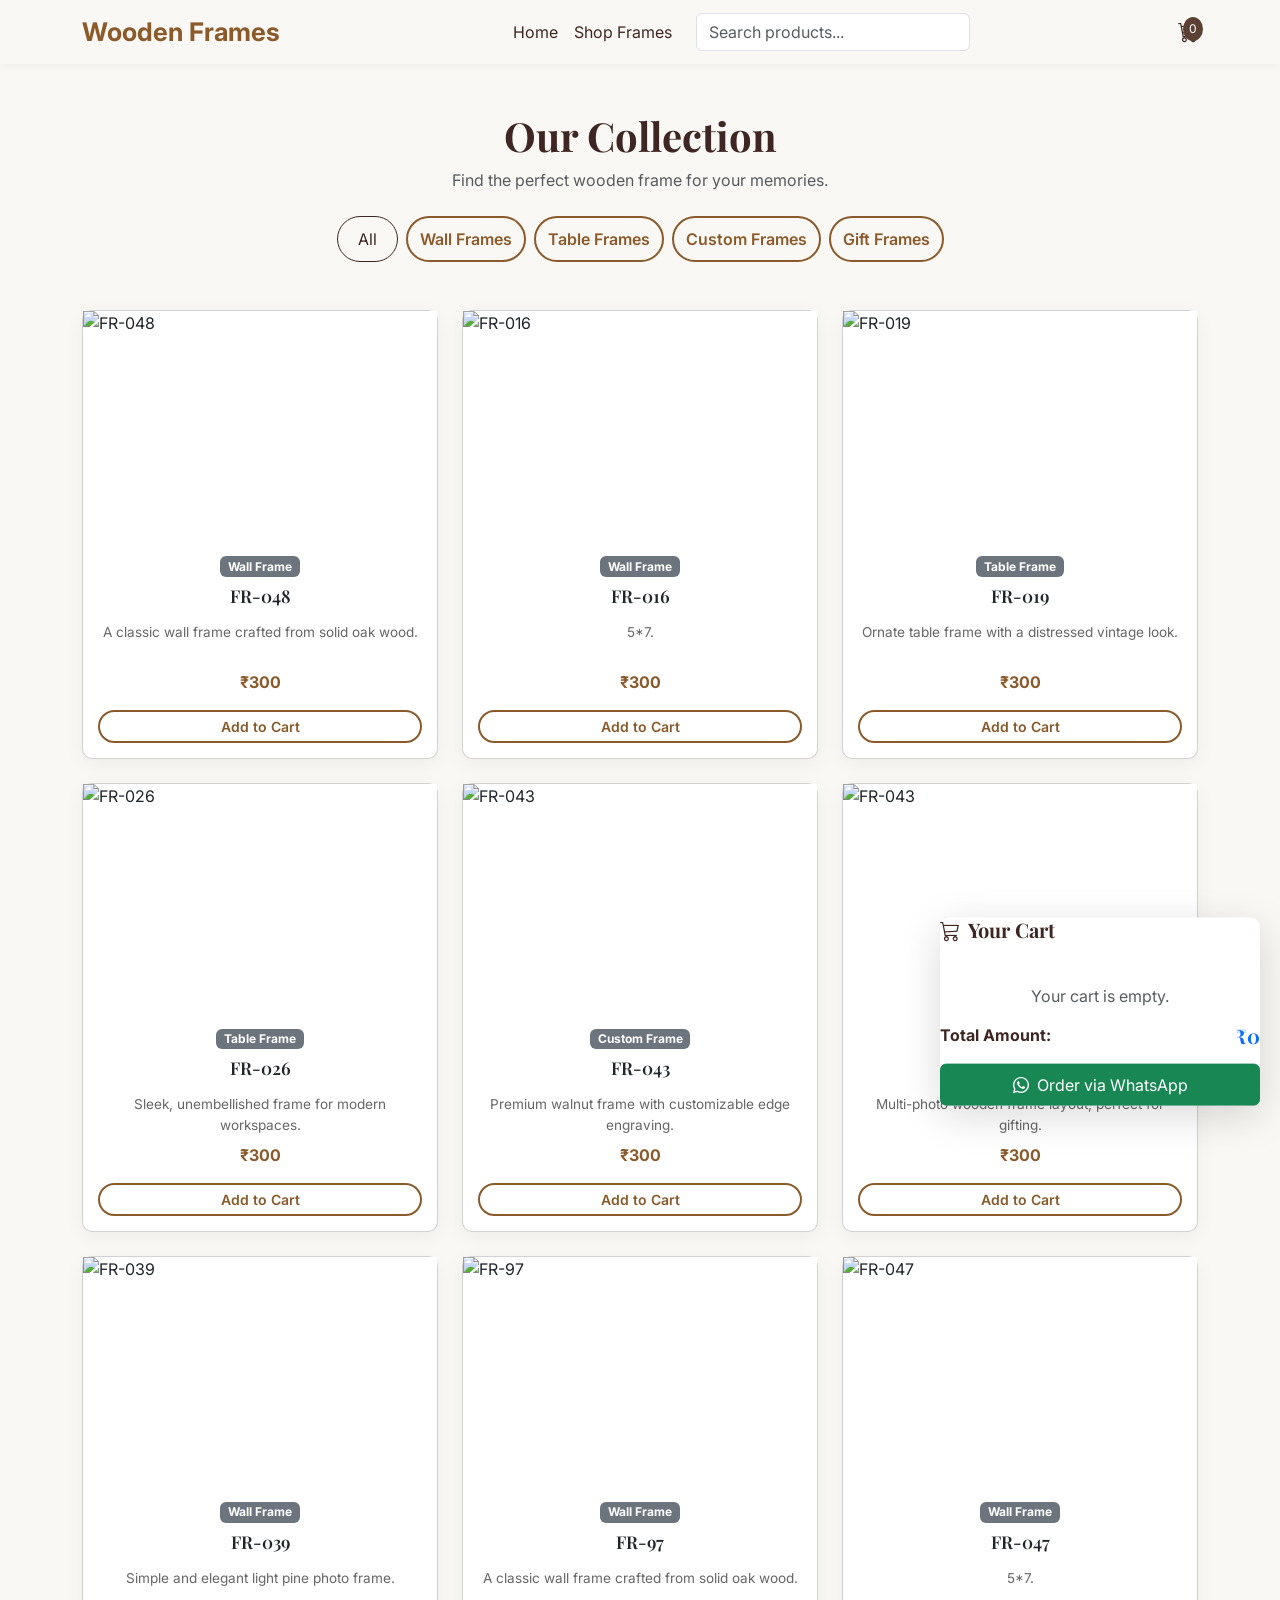
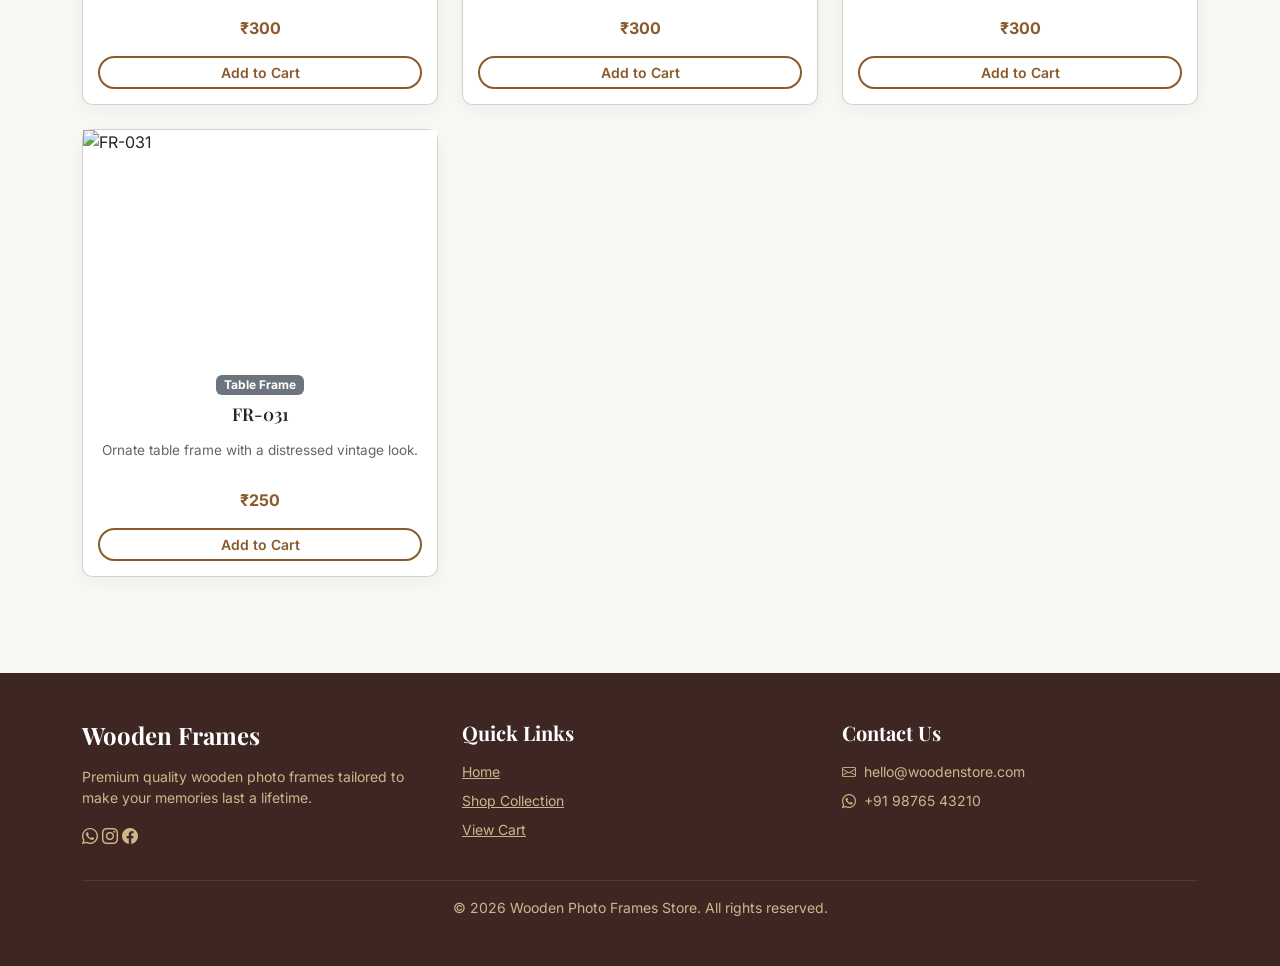
==== products.html @ cda9e786 "Updated footer links" ====
<!DOCTYPE html>
<html lang="en">
<head>
    <meta charset="UTF-8">
    <meta name="viewport" content="width=device-width, initial-scale=1.0">
    <title>Shop Frames | Wooden Photo Frames</title>
    
    <meta name="description" content="Browse our complete catalog of wooden photo frames. Filter by wall frames, table frames, custom and gift frames.">
    
    <link rel="preconnect" href="https://fonts.googleapis.com">
    <link rel="preconnect" href="https://fonts.gstatic.com" crossorigin>
    <link href="https://fonts.googleapis.com/css2?family=Inter:wght@300;400;500;600&family=Playfair+Display:ital,wght@0,500;0,700;1,500&display=swap" rel="stylesheet">
    
    <link href="https://cdn.jsdelivr.net/npm/bootstrap@5.3.0/dist/css/bootstrap.min.css" rel="stylesheet">
    <link rel="stylesheet" href="https://cdn.jsdelivr.net/npm/bootstrap-icons@1.10.5/font/bootstrap-icons.css">
    <link rel="stylesheet" href="style.css">
</head>
<body>

    <!-- Sticky Navbar -->
    <nav class="navbar navbar-expand-lg sticky-top">
        <div class="container">
            <a class="navbar-brand fw-bold" href="index.html">Wooden Frames</a>
            <button class="navbar-toggler" type="button" data-bs-toggle="collapse" data-bs-target="#mainNav">
                <span class="navbar-toggler-icon"></span>
            </button>
            
            <div class="collapse navbar-collapse" id="mainNav">
                <ul class="navbar-nav mx-auto mb-2 mb-lg-0 align-items-center">
                    <li class="nav-item">
                        <a class="nav-link" href="index.html">Home</a>
                    </li>
                    <li class="nav-item">
                        <a class="nav-link active" href="products.html">Shop Frames</a>
                    </li>
                    <li class="nav-item ms-lg-3 mt-2 mt-lg-0">
                        <form class="d-flex" role="search" onsubmit="event.preventDefault();">
                            <input class="form-control nav-search" type="search" placeholder="Search products..." id="navSearchInput" aria-label="Search">
                        </form>
                    </li>
                </ul>
                
                <div class="d-flex align-items-center mt-3 mt-lg-0">
                    <div class="nav-cart-wrapper fs-5" onclick="toggleCart()">
                        <i class="bi bi-cart3"></i>
                        <span id="cart-count" class="cart-badge">0</span>
                    </div>
                </div>
            </div>
        </div>
    </nav>

    <!-- Page Header -->
    <div class="container mt-5 mb-4 text-center">
        <h1 class="fw-bold fade-in">Our Collection</h1>
        <p class="text-muted fade-in" style="animation-delay: 0.2s;">Find the perfect wooden frame for your memories.</p>
    </div>

    <!-- Product Listing Section -->
    <div class="container mb-5">
        
        <!-- Category Filters -->
        <div class="d-flex justify-content-center flex-wrap gap-2 mb-5 fade-in" style="animation-delay: 0.3s;" id="productFilters">
            <button class="btn btn-primary-wooden active" data-filter="all">All</button>
            <button class="btn btn-outline-wooden" data-filter="wall">Wall Frames</button>
            <button class="btn btn-outline-wooden" data-filter="table">Table Frames</button>
            <button class="btn btn-outline-wooden" data-filter="custom">Custom Frames</button>
            <button class="btn btn-outline-wooden" data-filter="gift">Gift Frames</button>
        </div>

        <!-- Dynamic Product Grid -->
        <div class="row g-4 pb-5 fade-in" style="animation-delay: 0.5s;" id="dynamicProductGrid">
            <!-- Populated via JS -->
        </div>
    </div>

    <!-- Footer -->
    <footer class="py-5 mt-5">
        <div class="container">
            <div class="row gy-4">
                <div class="col-md-4">
                    <h4 class="brand-name text-white mb-3">Wooden Frames</h4>
                    <p class="small">Premium quality wooden photo frames tailored to make your memories last a lifetime.</p>
                    <div class="social-icons mt-3">
                        <a href="https://wa.me/919876543210" target="_blank" title="WhatsApp"><i class="bi bi-whatsapp"></i></a>
                        <a href="#" title="Instagram"><i class="bi bi-instagram"></i></a>
                        <a href="#" title="Facebook"><i class="bi bi-facebook"></i></a>
                    </div>
                </div>
                <div class="col-md-4">
                    <h5 class="text-white mb-3">Quick Links</h5>
                    <ul class="list-unstyled small">
                        <li class="mb-2"><a href="index.html">Home</a></li>
                        <li class="mb-2"><a href="products.html">Shop Collection</a></li>
                        <li class="mb-2"><a href="javascript:void(0);" onclick="toggleCart()">View Cart</a></li>
                    </ul>
                </div>
                <div class="col-md-4">
                    <h5 class="text-white mb-3">Contact Us</h5>
                    <p class="small mb-2"><i class="bi bi-envelope me-2"></i>hello@woodenstore.com</p>
                    <p class="small mb-3"><i class="bi bi-whatsapp me-2"></i>+91 98765 43210</p>
                </div>
            </div>
            <hr class="mt-4 border-secondary">
            <p class="text-center small mb-0">&copy; 2026 Wooden Photo Frames Store. All rights reserved.</p>
        </div>
    </footer>

    <!-- Floating Mini-Cart Component -->
    <div class="floating-cart" id="floatingCart">
        <div class="floating-cart-header">
            <h5 class="mb-0 fw-bold"><i class="bi bi-cart3 me-2"></i>Your Cart</h5>
            <button type="button" class="btn-close btn-close-white" onclick="toggleCart()" aria-label="Close"></button>
        </div>
        <div class="floating-cart-body" id="cart-items-container">
            <!-- Cart items populated by JS -->
        </div>
        <div class="floating-cart-footer">
            <div class="d-flex justify-content-between align-items-center mb-3">
                <h6 class="fw-bold mb-0">Total Amount:</h6>
                <h5 class="fw-bold text-primary mb-0" id="cart-total-price">₹0</h5>
            </div>
            <button class="btn btn-success w-100 py-2 d-flex align-items-center justify-content-center" onclick="checkoutWhatsApp()">
                <i class="bi bi-whatsapp me-2"></i> Order via WhatsApp
            </button>
        </div>
    </div>

    <!-- Product Detail Modal -->
    <div class="modal fade" id="productDetailModal" tabindex="-1" aria-hidden="true">
        <div class="modal-dialog modal-dialog-centered modal-lg">
            <div class="modal-content" style="border: none; border-radius: var(--border-radius);">
                <div class="modal-header border-bottom-0 pb-0">
                    <button type="button" class="btn-close" data-bs-dismiss="modal" aria-label="Close"></button>
                </div>
                <div class="modal-body pt-0 px-4 pb-4">
                    <div class="row gx-5">
                        <div class="col-md-6 mb-4 mb-md-0">
                            <img src="" class="product-main-img" id="modalMainImg" alt="Product Image">
                            <div class="thumbnail-row" id="modalThumbnails">
                                <!-- Thumbnails populated dynamically -->
                            </div>
                        </div>
                        <div class="col-md-6 d-flex flex-column justify-content-center">
                            <span class="badge bg-secondary mb-2 align-self-start" id="modalCategory">Category</span>
                            <h2 class="fw-bold mb-2 brand-name" id="modalTitle">Product Name</h2>
                            <h4 class="text-primary fw-bold mb-4" id="modalPrice">₹0</h4>
                            <p class="text-muted mb-4" id="modalDesc">Detailed description here...</p>
                            <button class="btn btn-primary-wooden btn-lg w-100 mt-auto" id="modalAddToCartBtn">Add to Cart</button>
                        </div>
                    </div>
                </div>
            </div>
        </div>
    </div>

    <!-- Bootstrap & Scripts -->
    <script src="https://cdn.jsdelivr.net/npm/bootstrap@5.3.0/dist/js/bootstrap.bundle.min.js"></script>
    <script src="products-data.js"></script>
    <script src="cart.js"></script>

    <!-- Product Rendering & Filtering Logic -->
    <script>
        let currentFilter = 'all';
        let currentSearchQuery = '';

        document.addEventListener('DOMContentLoaded', () => {
            const params = new URLSearchParams(window.location.search);
            const categoryFromUrl = params.get('cat');
            const searchFromUrl = params.get('search');
            
            if (categoryFromUrl) {
                currentFilter = categoryFromUrl;
                updateFilterButtons();
            }
            if (searchFromUrl) {
                currentSearchQuery = searchFromUrl.toLowerCase();
                document.getElementById('navSearchInput').value = searchFromUrl;
            }

            renderProducts();

            // Filter button logic
            const filterBtns = document.querySelectorAll('#productFilters .btn');
            filterBtns.forEach(btn => {
                btn.addEventListener('click', () => {
                    currentFilter = btn.getAttribute('data-filter');
                    updateFilterButtons();
                    renderProducts();
                });
            });
        });

        // Global search function triggered by cart.js listener
        function filterProductsBySearch(term) {
            currentSearchQuery = term;
            renderProducts();
        }

        function updateFilterButtons() {
            const filterBtns = document.querySelectorAll('#productFilters .btn');
            filterBtns.forEach(btn => {
                btn.classList.remove('btn-primary-wooden');
                btn.classList.add('btn-outline-wooden');
                if(btn.getAttribute('data-filter') === currentFilter) {
                    btn.classList.remove('btn-outline-wooden');
                    btn.classList.add('btn-primary-wooden');
                }
            });
        }

        function renderProducts() {
            const grid = document.getElementById('dynamicProductGrid');
            grid.innerHTML = '';

            const filteredData = productData.filter(item => {
                const matchCategory = currentFilter === 'all' || item.category === currentFilter;
                const matchSearch = item.name.toLowerCase().includes(currentSearchQuery);
                return matchCategory && matchSearch;
            });

            if (filteredData.length === 0) {
                grid.innerHTML = '<div class="col-12 text-center py-5"><h4 class="text-muted">No products found matching your criteria.</h4></div>';
                return;
            }

            filteredData.forEach(item => {
                grid.innerHTML += `
                <div class="col-md-4 col-sm-6">
                    <div class="card card-wooden h-100">
                        <div class="card-img-wrapper" style="cursor:pointer;" onclick="openProductModal('${item.id}')">
                            <img src="${item.images[0]}" alt="${item.name}">
                        </div>
                        <div class="card-body text-center d-flex flex-column">
                            <span class="badge bg-secondary mb-2 align-self-center text-capitalize">${item.category} Frame</span>
                            <h5 class="card-title" style="cursor:pointer;" onclick="openProductModal('${item.id}')">${item.name}</h5>
                            <p class="card-desc">${item.shortDesc}</p>
                            <p class="card-price mb-3">₹${item.price}</p>
                            <button class="btn btn-outline-wooden btn-sm w-100 mt-auto" onclick="addToCart('${item.id}', '${item.name}', ${item.price})">Add to Cart</button>
                        </div>
                    </div>
                </div>`;
            });
        }

        // Product Details Modal Logic
        const productDetailModal = new bootstrap.Modal(document.getElementById('productDetailModal'));

        function openProductModal(productId) {
            const product = productData.find(p => p.id === productId);
            if (!product) return;

            // Populate Modal Content
            document.getElementById('modalTitle').textContent = product.name;
            document.getElementById('modalPrice').textContent = `₹${product.price}`;
            document.getElementById('modalCategory').textContent = `${product.category} Frame`;
            document.getElementById('modalDesc').textContent = product.description;
            
            // Handle Images
            const mainImg = document.getElementById('modalMainImg');
            mainImg.src = product.images[0];
            mainImg.style.opacity = 1;

            const thumbContainer = document.getElementById('modalThumbnails');
            thumbContainer.innerHTML = '';

            product.images.forEach((imgSrc, index) => {
                const thumb = document.createElement('img');
                thumb.src = imgSrc;
                thumb.className = `thumbnail-img ${index === 0 ? 'active' : ''}`;
                thumb.onclick = () => {
                    // Update main image with fade effect
                    mainImg.style.opacity = 0.5;
                    setTimeout(() => {
                        mainImg.src = imgSrc;
                        mainImg.style.opacity = 1;
                    }, 150);

                    // Update active class
                    document.querySelectorAll('.thumbnail-img').forEach(el => el.classList.remove('active'));
                    thumb.classList.add('active');
                };
                thumbContainer.appendChild(thumb);
            });

            // Handle Add to Cart Button via replacement to strip old listeners
            const oldBtn = document.getElementById('modalAddToCartBtn');
            const newBtn = oldBtn.cloneNode(true);
            oldBtn.parentNode.replaceChild(newBtn, oldBtn);
            newBtn.innerHTML = 'Add to Cart';
            
            newBtn.addEventListener('click', () => {
                addToCart(product.id, product.name, product.price);
                productDetailModal.hide();
            });

            productDetailModal.show();
        }
    </script>
</body>
</html>
---- style.css ----
/* ================= ROOT ================= */
:root {
  --primary-color: #8B5A2B;
  --secondary-color: #D2B48C;
  --bg-color: #FAF8F5;
  --text-dark: #3E2723;
  --text-light: #F5F5F5;
  --accent-color: #5C4033;
  --radius: 10px;
}

/* ================= BASE ================= */
body {
  font-family: 'Inter', sans-serif;
  background: var(--bg-color);
  color: var(--text-dark);
}

h1, h2, h3, h4, h5 {
  font-family: 'Playfair Display', serif;
  font-weight: 700;
}

/* ================= NAVBAR ================= */
.navbar {
  background: var(--bg-color) !important;
  box-shadow: 0 2px 10px rgba(0,0,0,0.05);
}

.navbar-brand {
  color: var(--primary-color) !important;
  font-size: 1.6rem;
}

.nav-link {
  color: var(--text-dark) !important;
}

.nav-link:hover {
  color: var(--primary-color) !important;
}

/* ================= BUTTONS ================= */
.btn-primary-wooden {
  background: var(--primary-color);
  color: #fff;
  border-radius: 25px;
  padding: 10px 20px;
}

.btn-outline-wooden {
  border: 2px solid var(--primary-color);
  color: var(--primary-color);
  border-radius: 25px;
  font-weight: 600;
}

.btn-outline-wooden:hover {
  background: var(--primary-color);
  color: #fff;
}

/* ================= PRODUCT CARD ================= */
.card-wooden {
  background: #fff;
  border-radius: var(--radius);
  box-shadow: 0 5px 20px rgba(0,0,0,0.05);
  transition: 0.3s;
  display: flex;
  flex-direction: column;
  height: 100%;
}

.card-wooden:hover {
  transform: translateY(-6px);
  box-shadow: 0 15px 35px rgba(0,0,0,0.1);
}

/* IMAGE */
.card-img-wrapper {
  height: 230px;
  background: #fff;
  display: flex;
  align-items: center;
  justify-content: center;
  overflow: hidden;
}

.card-img-wrapper img {
  width: 100%;
  height: 100%;
  object-fit: contain; /* FIXES GREY GAP */
  transition: 0.4s;
}

.card-wooden:hover img {
  transform: scale(1.05);
}

/* BODY */
.card-body {
  display: flex;
  flex-direction: column;
  flex-grow: 1;
  text-align: center;
  padding: 15px;
}

/* TEXT */
.card-title {
  font-size: 1.1rem;
  font-weight: 600;
}

.card-desc {
  font-size: 0.85rem;
  color: #666;
  margin: 8px 0;
  min-height: 40px; /* FIX ALIGNMENT */
}

/* PRICE + BUTTON */
.card-bottom {
  margin-top: auto;
}

.card-price {
  font-weight: bold;
  color: var(--primary-color);
  margin-bottom: 10px;
}

/* ================= CATEGORY ================= */
.category-card {
  text-align: center;
  cursor: pointer;
}

.category-card img {
  width: 100%;
  height: 200px;
  object-fit: cover;
  border-radius: var(--radius);
  transition: 0.3s;
}

.category-card:hover img {
  transform: scale(1.05);
}

.category-card h5 {
  margin-top: 10px;
  font-weight: 600;
}

/* ================= CART ================= */
.cart-badge {
  position: absolute;
  top: 0;
  right: -5px;
  background: var(--accent-color);
  color: #fff;
  border-radius: 50%;
  padding: 3px 6px;
  font-size: 12px;
}

.nav-cart-wrapper {
  position: relative;
  cursor: pointer;
}

/* ================= FLOATING CART ================= */
.floating-cart {
  position: fixed;
  bottom: 20px;
  right: 20px;
  width: 320px;
  background: #fff;
  border-radius: var(--radius);
  box-shadow: 0 10px 40px rgba(0,0,0,0.15);
  transform: translateY(120%);
  transition: 0.3s;
}

.floating-cart.show {
  transform: translateY(0);
}
.hero-section {
  background: 
    linear-gradient(rgba(62,39,35,0.6), rgba(62,39,35,0.6)),
    url('https://images.unsplash.com/photo-1579783902614-a3fb3927b6a5?auto=format&fit=crop&w=1920&q=80');
  
  background-size: cover;
  background-position: center;

  height: 90vh;
  display: flex;
  align-items: center;
  justify-content: center;
  text-align: center;
  color: #fff;
}
/* ================= FOOTER ================= */
footer {
  background: var(--text-dark);
  color: var(--secondary-color);
}

footer a {
  color: var(--secondary-color);
}

footer a:hover {
  color: #fff;
}
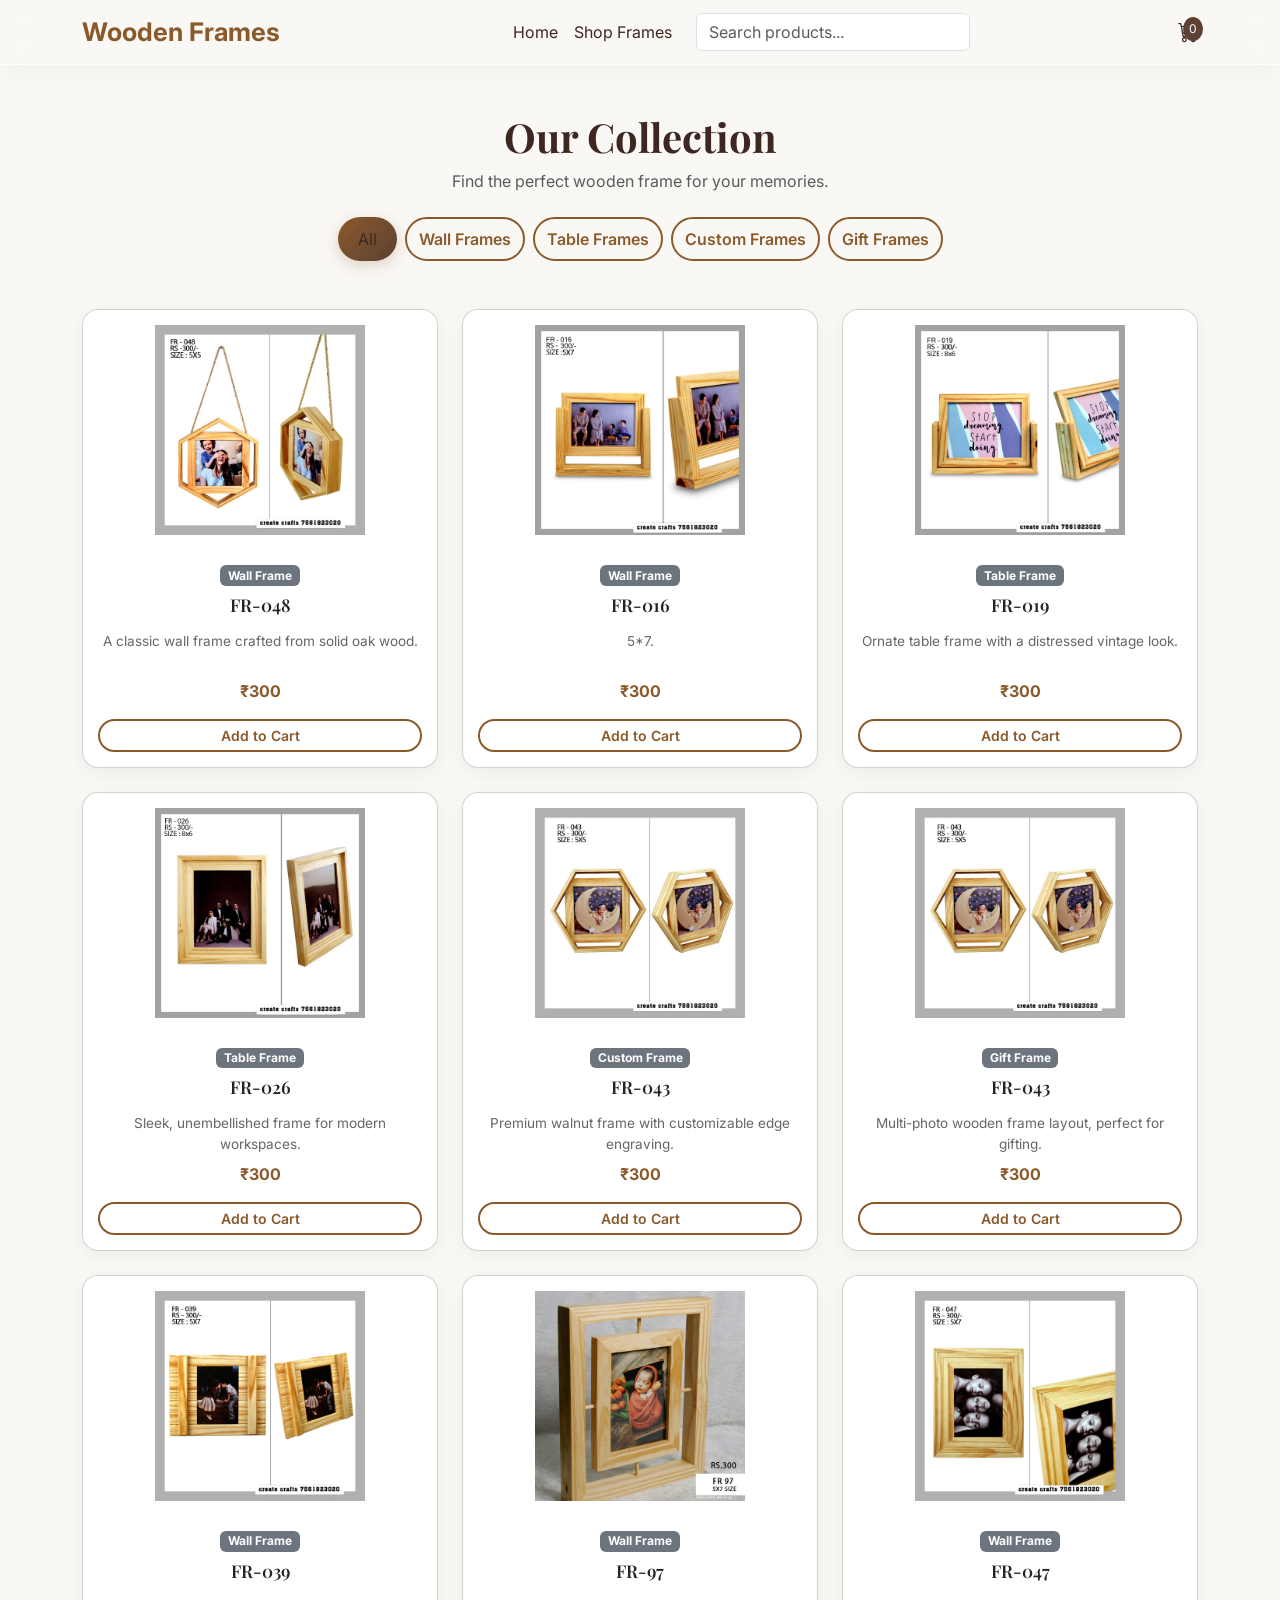
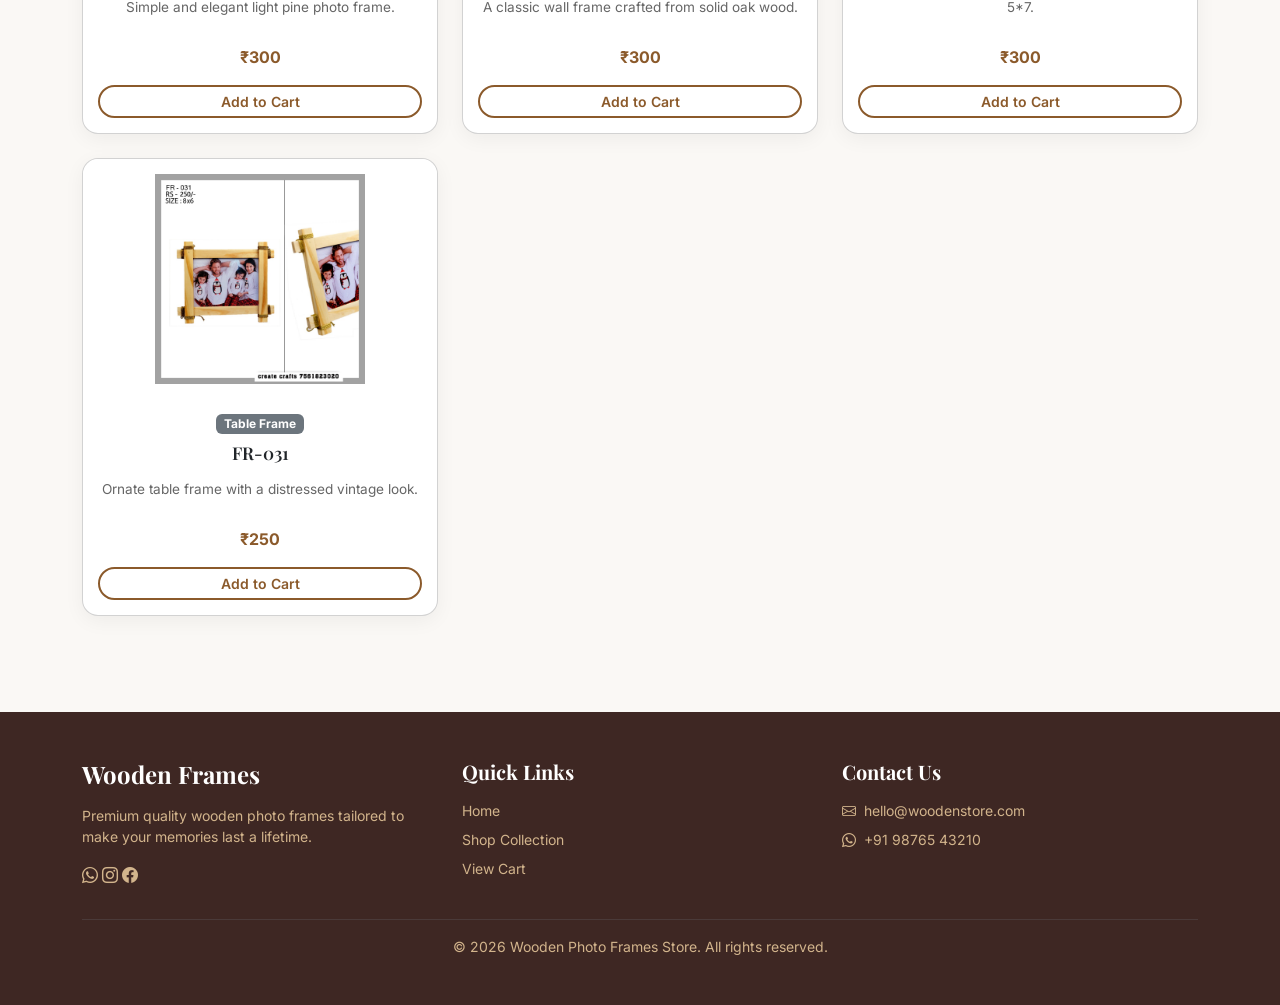
==== commit 5afeae53: "Updated UI, fixed layout and added new files" ====
--- a/products.html
+++ b/products.html
@@ -21,6 +21,14 @@
     <nav class="navbar navbar-expand-lg sticky-top">
         <div class="container">
             <a class="navbar-brand fw-bold" href="index.html">Wooden Frames</a>
+            
+            <div class="d-flex align-items-center ms-auto me-3 d-lg-none">
+                <div class="nav-cart-wrapper fs-5" onclick="toggleCart()">
+                    <i class="bi bi-cart3"></i>
+                    <span class="cart-badge">0</span>
+                </div>
+            </div>
+
             <button class="navbar-toggler" type="button" data-bs-toggle="collapse" data-bs-target="#mainNav">
                 <span class="navbar-toggler-icon"></span>
             </button>
@@ -40,10 +48,10 @@
                     </li>
                 </ul>
                 
-                <div class="d-flex align-items-center mt-3 mt-lg-0">
+                <div class="d-none d-lg-flex align-items-center mt-3 mt-lg-0">
                     <div class="nav-cart-wrapper fs-5" onclick="toggleCart()">
                         <i class="bi bi-cart3"></i>
-                        <span id="cart-count" class="cart-badge">0</span>
+                        <span class="cart-badge">0</span>
                     </div>
                 </div>
             </div>
--- a/style.css
+++ b/style.css
@@ -6,7 +6,7 @@
   --text-dark: #3E2723;
   --text-light: #F5F5F5;
   --accent-color: #5C4033;
-  --radius: 10px;
+  --radius: 16px;
 }
 
 /* ================= BASE ================= */
@@ -23,8 +23,12 @@
 
 /* ================= NAVBAR ================= */
 .navbar {
-  background: var(--bg-color) !important;
-  box-shadow: 0 2px 10px rgba(0,0,0,0.05);
+  background: rgba(250, 248, 245, 0.85) !important;
+  backdrop-filter: blur(12px);
+  -webkit-backdrop-filter: blur(12px);
+  box-shadow: 0 4px 30px rgba(0,0,0,0.04);
+  border-bottom: 1px solid rgba(255,255,255,0.5);
+  transition: all 0.3s ease;
 }
 
 .navbar-brand {
@@ -42,10 +46,19 @@
 
 /* ================= BUTTONS ================= */
 .btn-primary-wooden {
-  background: var(--primary-color);
+  background: linear-gradient(135deg, var(--primary-color), var(--accent-color));
   color: #fff;
   border-radius: 25px;
   padding: 10px 20px;
+  border: none;
+  box-shadow: 0 4px 15px rgba(139, 90, 43, 0.25);
+  transition: all 0.3s ease;
+}
+
+.btn-primary-wooden:hover {
+  transform: translateY(-2px);
+  box-shadow: 0 6px 20px rgba(139, 90, 43, 0.4);
+  color: #fff;
 }
 
 .btn-outline-wooden {
@@ -53,11 +66,15 @@
   color: var(--primary-color);
   border-radius: 25px;
   font-weight: 600;
+  transition: all 0.3s ease;
 }
 
 .btn-outline-wooden:hover {
-  background: var(--primary-color);
-  color: #fff;
+  background: linear-gradient(135deg, var(--primary-color), var(--accent-color));
+  border-color: transparent;
+  color: #fff;
+  box-shadow: 0 4px 15px rgba(139, 90, 43, 0.25);
+  transform: translateY(-2px);
 }
 
 /* ================= PRODUCT CARD ================= */
@@ -76,21 +93,23 @@
   box-shadow: 0 15px 35px rgba(0,0,0,0.1);
 }
 
-/* IMAGE */
 .card-img-wrapper {
-  height: 230px;
-  background: #fff;
+  height: 240px;
+  width: 100%;
   display: flex;
   align-items: center;
   justify-content: center;
+  background-color: #fff;
+  border-radius: var(--radius) var(--radius) 0 0;
   overflow: hidden;
+  padding: 15px;
 }
 
 .card-img-wrapper img {
-  width: 100%;
-  height: 100%;
-  object-fit: contain; /* FIXES GREY GAP */
-  transition: 0.4s;
+  max-width: 100%;
+  max-height: 100%;
+  object-fit: contain;
+  transition: transform 0.4s ease;
 }
 
 .card-wooden:hover img {
@@ -128,6 +147,39 @@
   font-weight: bold;
   color: var(--primary-color);
   margin-bottom: 10px;
+}
+
+/* ================= PRODUCT MODAL ================= */
+.product-main-img {
+  width: 100%;
+  max-width: 380px;
+  max-height: 400px;
+  object-fit: contain;
+  display: block;
+  margin: 0 auto 20px auto;
+}
+
+.thumbnail-row {
+  display: flex;
+  justify-content: center;
+  flex-wrap: wrap;
+  gap: 12px;
+}
+
+.thumbnail-img {
+  width: 60px;
+  height: 60px;
+  object-fit: cover;
+  border-radius: 8px;
+  cursor: pointer;
+  border: 2px solid transparent;
+  transition: all 0.3s ease;
+}
+
+.thumbnail-img.active,
+.thumbnail-img:hover {
+  border-color: var(--primary-color);
+  transform: translateY(-2px);
 }
 
 /* ================= CATEGORY ================= */
@@ -175,16 +227,69 @@
   position: fixed;
   bottom: 20px;
   right: 20px;
-  width: 320px;
-  background: #fff;
+  width: 360px;
+  background: rgba(255, 255, 255, 0.95);
+  backdrop-filter: blur(10px);
+  -webkit-backdrop-filter: blur(10px);
+  border: 1px solid rgba(255, 255, 255, 0.2);
   border-radius: var(--radius);
-  box-shadow: 0 10px 40px rgba(0,0,0,0.15);
-  transform: translateY(120%);
-  transition: 0.3s;
+  box-shadow: 0 15px 50px rgba(0,0,0,0.15);
+  transform: translateY(120%) scale(0.95);
+  opacity: 0;
+  transition: all 0.4s cubic-bezier(0.175, 0.885, 0.32, 1.275);
+  display: flex;
+  flex-direction: column;
+  max-height: 80vh;
+  z-index: 1050;
 }
 
 .floating-cart.show {
-  transform: translateY(0);
+  transform: translateY(0) scale(1);
+  opacity: 1;
+}
+
+.floating-cart-header {
+  padding: 20px;
+  border-bottom: 1px solid rgba(0,0,0,0.05);
+  display: flex;
+  justify-content: space-between;
+  align-items: center;
+  background: rgba(255, 255, 255, 0.5);
+  border-radius: var(--radius) var(--radius) 0 0;
+}
+
+.floating-cart-body {
+  padding: 15px 20px;
+  overflow-y: auto;
+  flex-grow: 1;
+}
+
+.floating-cart-footer {
+  padding: 20px;
+  border-top: 1px solid rgba(0,0,0,0.05);
+  background: rgba(255, 255, 255, 0.8);
+  border-radius: 0 0 var(--radius) var(--radius);
+}
+
+.cart-item {
+  display: flex;
+  justify-content: space-between;
+  align-items: center;
+  padding: 12px 0;
+  border-bottom: 1px dashed rgba(0,0,0,0.1);
+}
+.cart-item:last-child {
+  border-bottom: none;
+}
+.cart-item-title {
+  font-weight: 600;
+  font-size: 0.95rem;
+  color: var(--text-dark);
+}
+.cart-item-price {
+  font-size: 0.85rem;
+  color: var(--primary-color);
+  font-weight: 500;
 }
 .hero-section {
   background: 
@@ -209,8 +314,85 @@
 
 footer a {
   color: var(--secondary-color);
+  text-decoration: none;
+  transition: all 0.3s ease;
 }
 
 footer a:hover {
   color: #fff;
+  text-decoration: none;
+}
+
+/* ================= RESPONSIVE MEDIA QUERIES ================= */
+
+/* Tablet & Smaller Laptops */
+@media (max-width: 992px) {
+  .hero-section {
+    height: 80vh;
+  }
+  
+  .card-img-wrapper {
+    height: 200px;
+  }
+  
+  .category-card img {
+    height: 180px;
+  }
+}
+
+/* Mobile Devices */
+@media (max-width: 768px) {
+  .hero-section {
+    height: 70vh;
+  }
+  
+  .hero-section h1 {
+    font-size: 2.2rem;
+  }
+  
+  .hero-section .lead {
+    font-size: 1.1rem;
+  }
+
+  .navbar-brand {
+    font-size: 1.4rem;
+  }
+  
+  .card-img-wrapper {
+    height: 180px;
+  }
+  
+  .category-card img {
+    height: 160px;
+  }
+
+  .floating-cart {
+    width: 300px;
+    bottom: 15px;
+    right: 15px;
+  }
+}
+
+/* Small Mobile Devices */
+@media (max-width: 576px) {
+  .hero-section {
+    height: 60vh;
+  }
+
+  .hero-section h1 {
+    font-size: 1.8rem;
+  }
+
+  .card-img-wrapper {
+    height: 200px; /* slightly larger for single column */
+  }
+
+  /* Make floating cart act as a bottom sheet on small screens */
+  .floating-cart {
+    width: 100%;
+    bottom: 0;
+    right: 0;
+    border-radius: var(--radius) var(--radius) 0 0;
+    max-width: 100vw;
+  }
 }
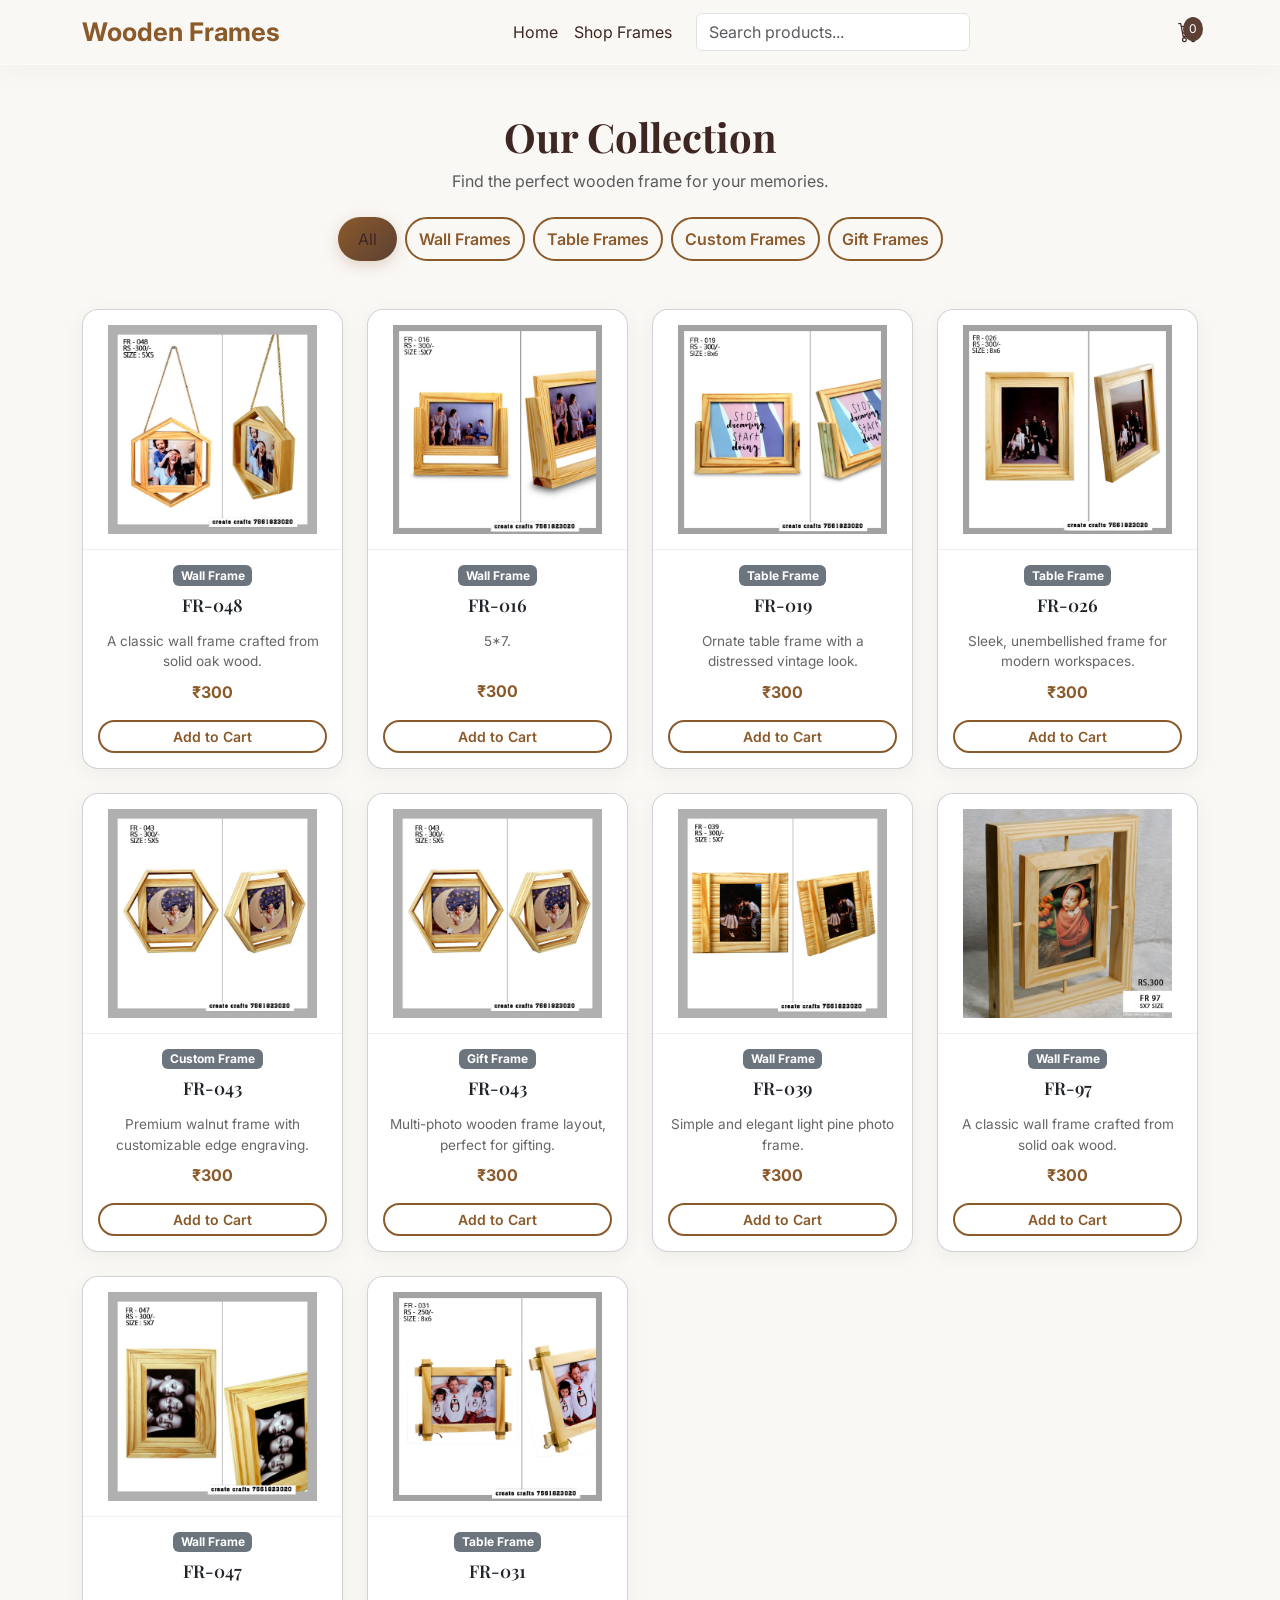
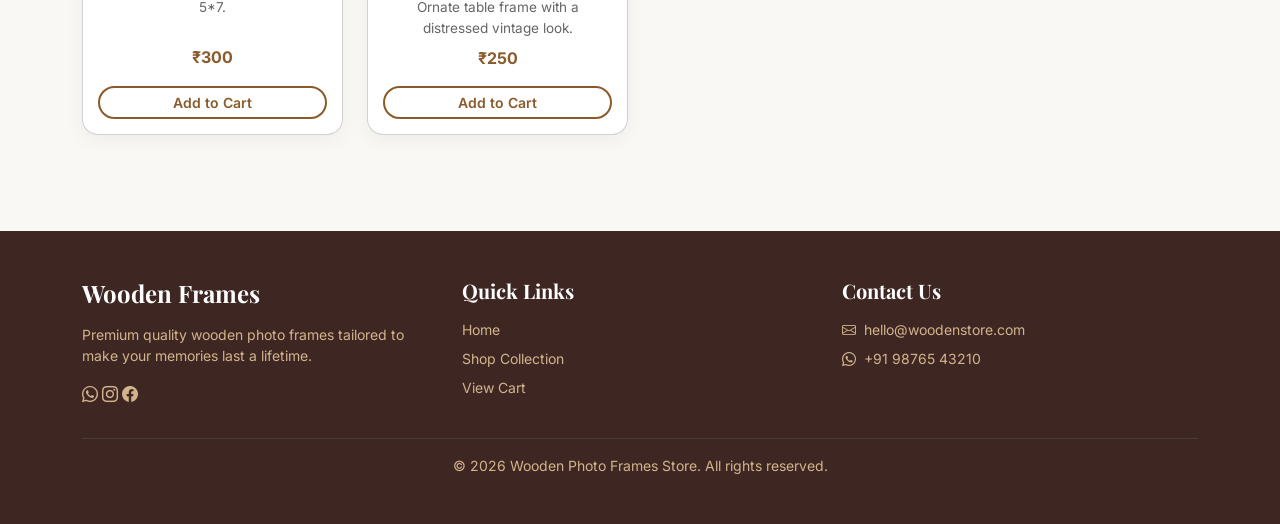
==== commit 7ea29d55: "Updated project files" ====
--- a/products.html
+++ b/products.html
@@ -234,7 +234,7 @@
 
             filteredData.forEach(item => {
                 grid.innerHTML += `
-                <div class="col-md-4 col-sm-6">
+                <div class="col-lg-3 col-md-4 col-sm-6">
                     <div class="card card-wooden h-100">
                         <div class="card-img-wrapper" style="cursor:pointer;" onclick="openProductModal('${item.id}')">
                             <img src="${item.images[0]}" alt="${item.name}">
--- a/style.css
+++ b/style.css
@@ -103,6 +103,7 @@
   border-radius: var(--radius) var(--radius) 0 0;
   overflow: hidden;
   padding: 15px;
+  border-bottom: 1px solid rgba(0,0,0,0.06);
 }
 
 .card-img-wrapper img {
@@ -194,6 +195,8 @@
   object-fit: cover;
   border-radius: var(--radius);
   transition: 0.3s;
+  box-shadow: 0 4px 15px rgba(0,0,0,0.05);
+  margin-bottom: 15px;
 }
 
 .category-card:hover img {
